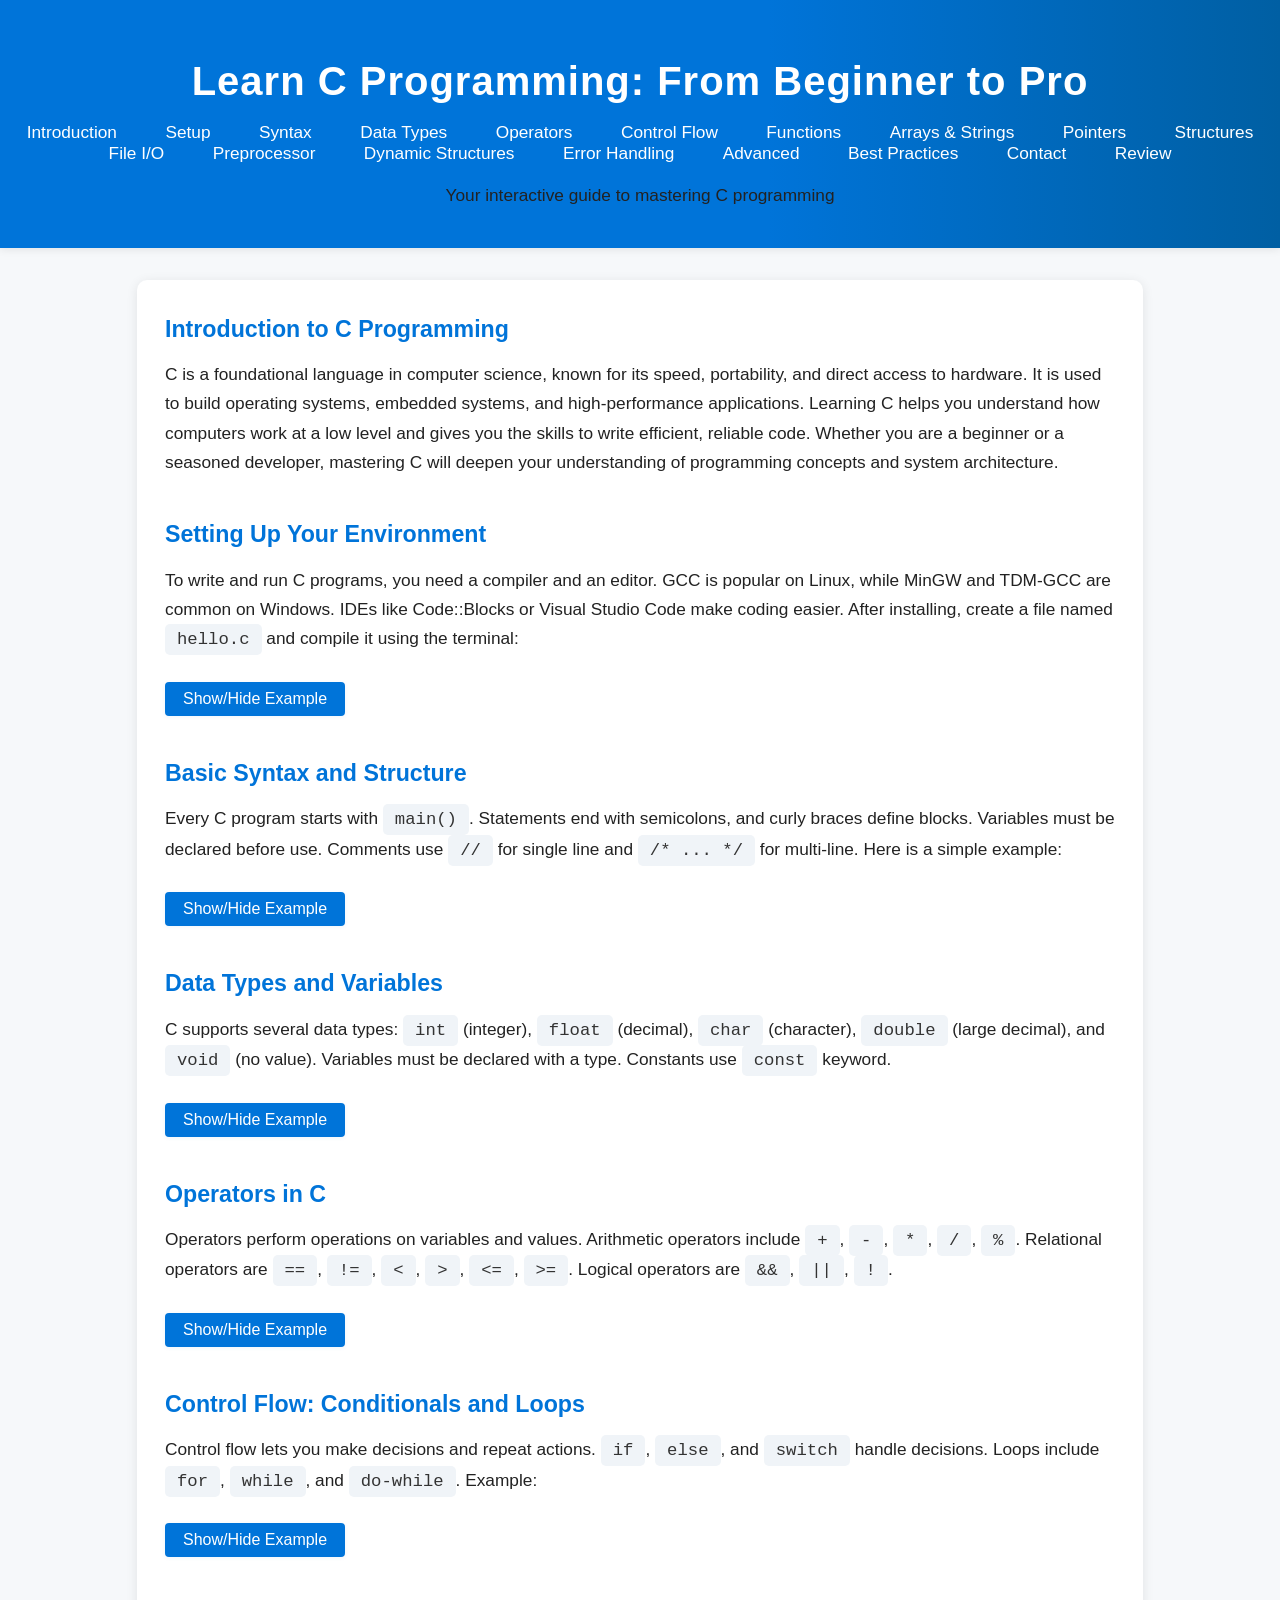
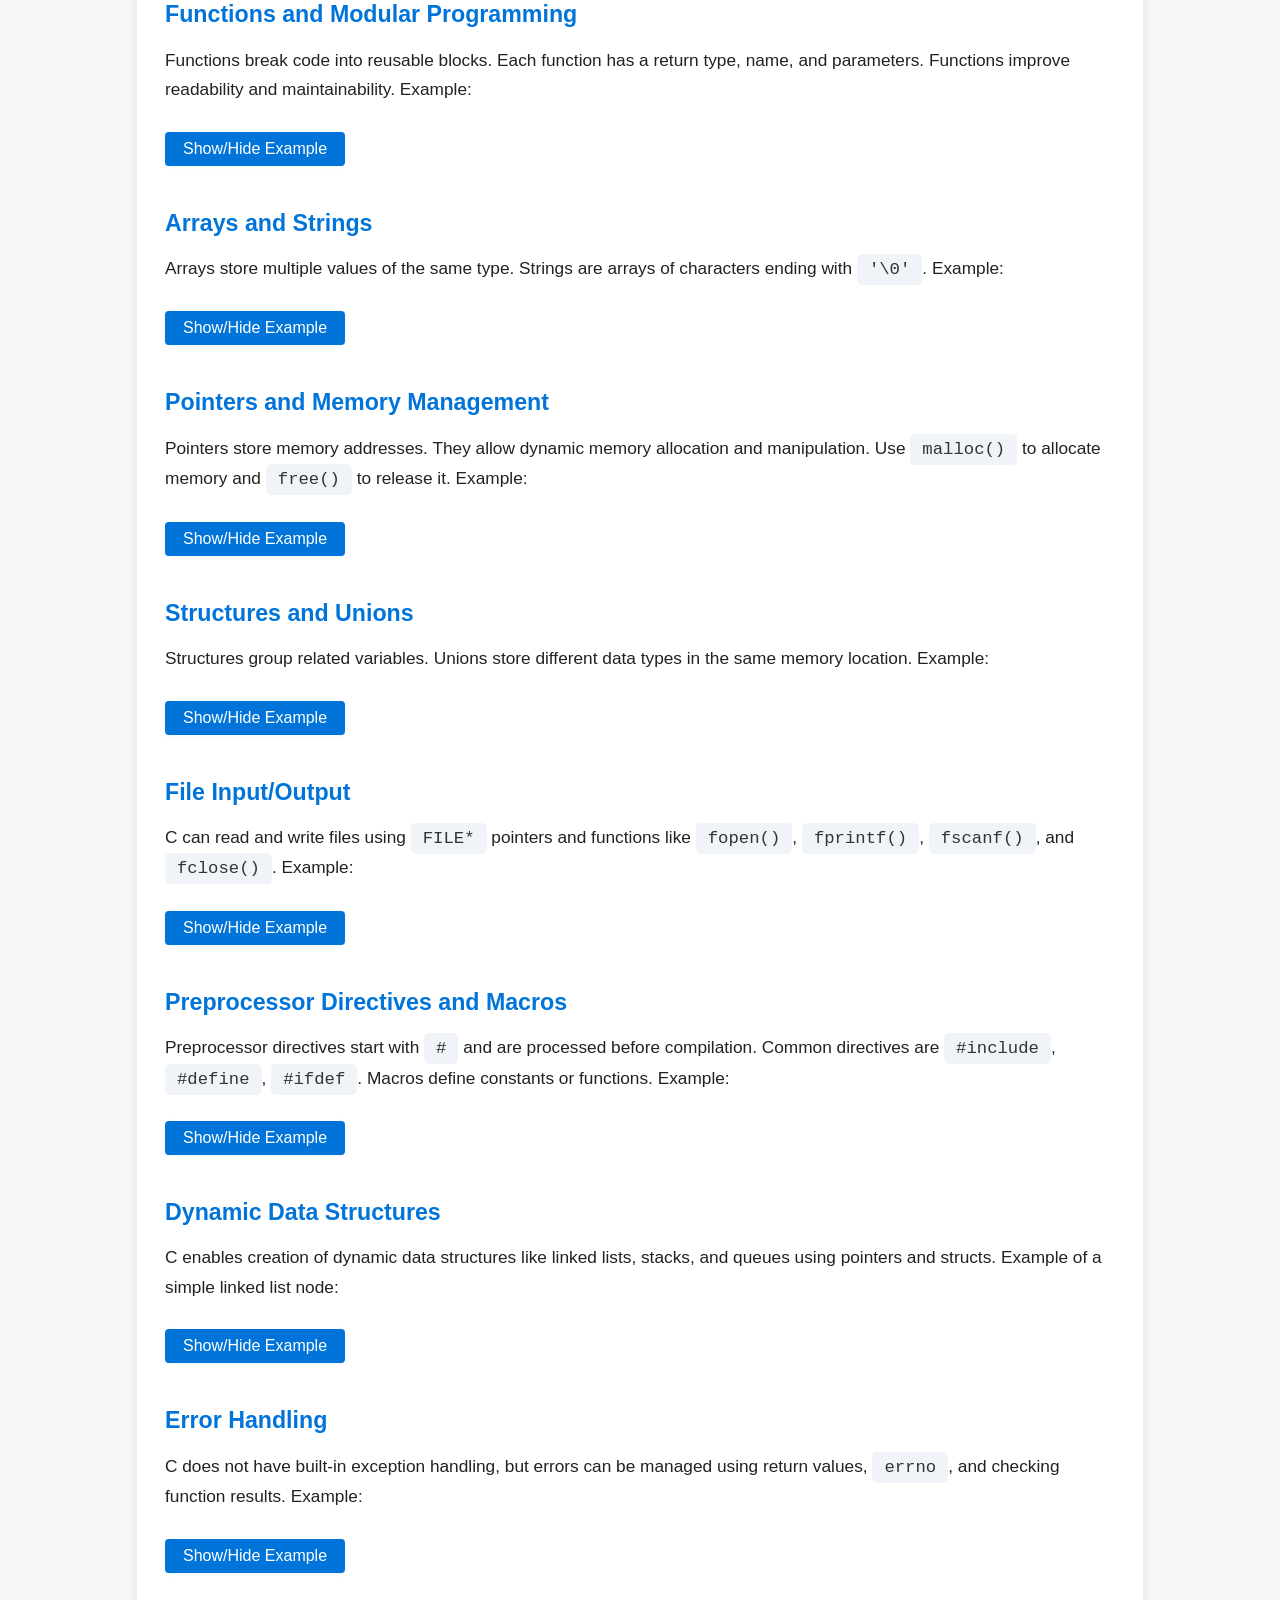
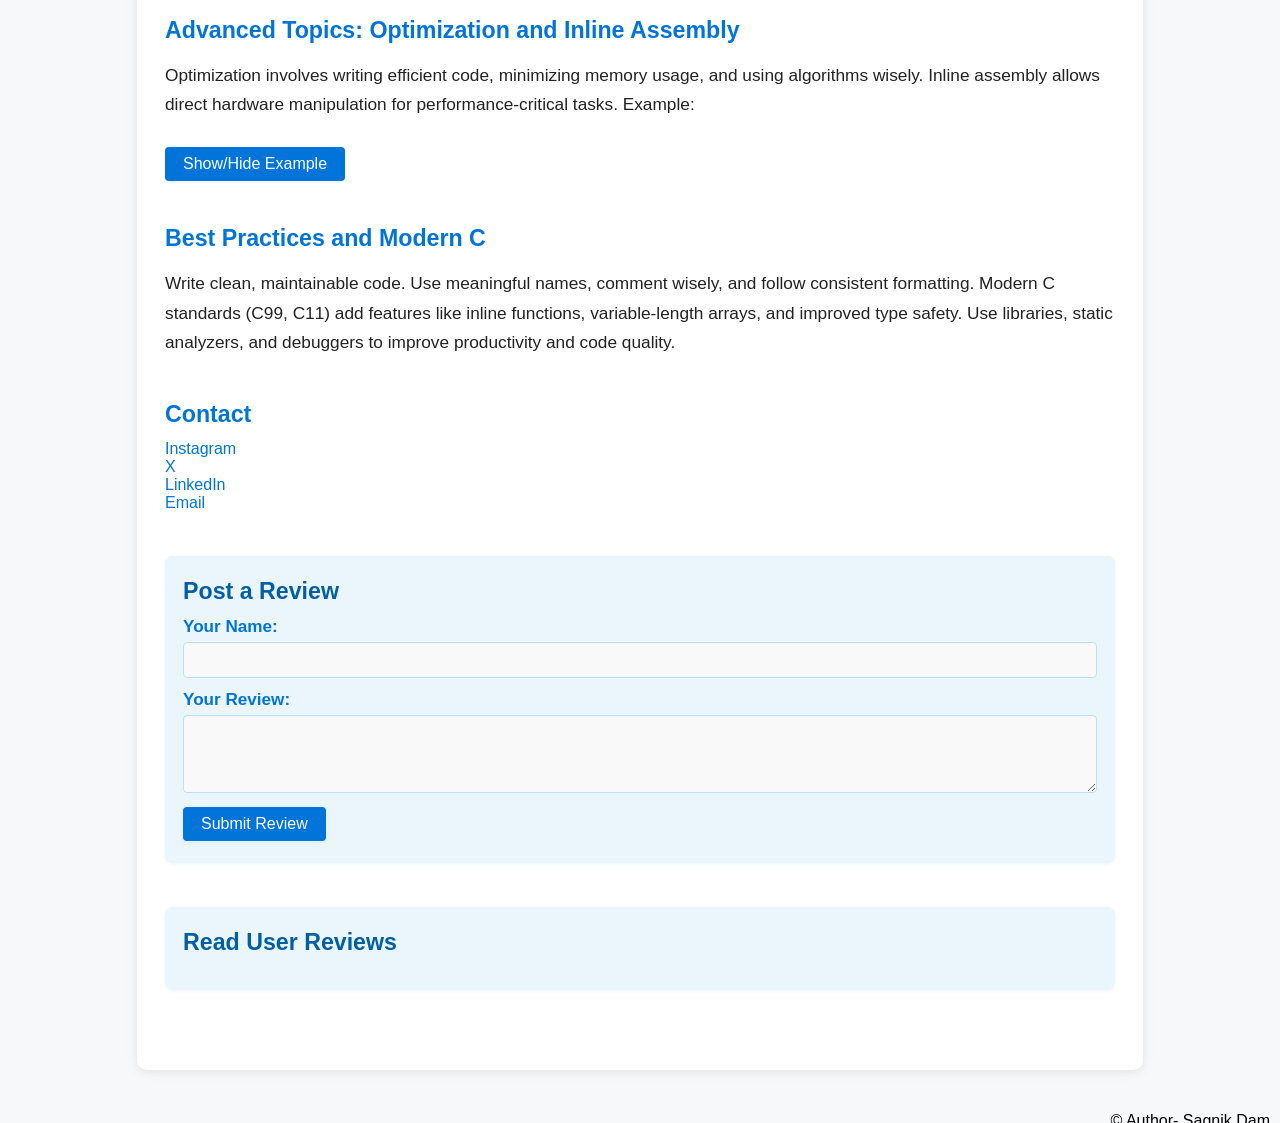
==== index.html @ e1ef8c10 "Update index.html" ====
<!DOCTYPE html>
<html lang="en">
<head>
    <meta charset="UTF-8">
    <title>Learn C Programming: From Beginner to Pro</title>
    <meta name="viewport" content="width=device-width, initial-scale=1.0">
    <link rel="stylesheet" href="style.css">
</head>
<body>
    <header>
        <h1>Learn C Programming: From Beginner to Pro</h1>
        <nav>
            <a href="#intro">Introduction</a>
            <a href="#setup">Setup</a>
            <a href="#syntax">Syntax</a>
            <a href="#datatypes">Data Types</a>
            <a href="#operators">Operators</a>
            <a href="#control">Control Flow</a>
            <a href="#functions">Functions</a>
            <a href="#arrays">Arrays & Strings</a>
            <a href="#pointers">Pointers</a>
            <a href="#structures">Structures</a>
            <a href="#fileio">File I/O</a>
            <a href="#preprocessor">Preprocessor</a>
            <a href="#dynamic">Dynamic Structures</a>
            <a href="#error">Error Handling</a>
            <a href="#advanced">Advanced</a>
            <a href="#best">Best Practices</a>
            <a href="#contact">Contact</a>
            <a href="#review">Review</a>
        </nav>
        <p>Your interactive guide to mastering C programming</p>
    </header>
    <main>
        <section id="intro">
            <h2>Introduction to C Programming</h2>
            <p>
                C is a foundational language in computer science, known for its speed, portability, and direct access to hardware. It is used to build operating systems, embedded systems, and high-performance applications. Learning C helps you understand how computers work at a low level and gives you the skills to write efficient, reliable code. Whether you are a beginner or a seasoned developer, mastering C will deepen your understanding of programming concepts and system architecture.
            </p>
        </section>
        <section id="setup">
            <h2>Setting Up Your Environment</h2>
            <p>
                To write and run C programs, you need a compiler and an editor. GCC is popular on Linux, while MinGW and TDM-GCC are common on Windows. IDEs like Code::Blocks or Visual Studio Code make coding easier. After installing, create a file named <code>hello.c</code> and compile it using the terminal:
            </p>
            <button onclick="toggleCode('code1')">Show/Hide Example</button>
            <pre id="code1" style="display:none;"><code>// hello.c
#include &lt;stdio.h&gt;

int main() {
    printf("Hello, World!\n");
    return 0;
}
            </code></pre>
        </section>
        <section id="syntax">
            <h2>Basic Syntax and Structure</h2>
            <p>
                Every C program starts with <code>main()</code>. Statements end with semicolons, and curly braces define blocks. Variables must be declared before use. Comments use <code>//</code> for single line and <code>/* ... */</code> for multi-line. Here is a simple example:
            </p>
            <button onclick="toggleCode('code2')">Show/Hide Example</button>
            <pre id="code2" style="display:none;"><code>
#include &lt;stdio.h&gt;

int main() {
    int age = 20; // variable declaration
    printf("Age: %d\n", age);
    return 0;
}
            </code></pre>
        </section>
        <section id="datatypes">
            <h2>Data Types and Variables</h2>
            <p>
                C supports several data types: <code>int</code> (integer), <code>float</code> (decimal), <code>char</code> (character), <code>double</code> (large decimal), and <code>void</code> (no value). Variables must be declared with a type. Constants use <code>const</code> keyword.
            </p>
            <button onclick="toggleCode('code3')">Show/Hide Example</button>
            <pre id="code3" style="display:none;"><code>
int count = 10;
float price = 99.99;
char grade = 'A';
const double PI = 3.14159;
            </code></pre>
        </section>
        <section id="operators">
            <h2>Operators in C</h2>
            <p>
                Operators perform operations on variables and values. Arithmetic operators include <code>+</code>, <code>-</code>, <code>*</code>, <code>/</code>, <code>%</code>. Relational operators are <code>==</code>, <code>!=</code>, <code>&lt;</code>, <code>&gt;</code>, <code>&lt;=</code>, <code>&gt;=</code>. Logical operators are <code>&&</code>, <code>||</code>, <code>!</code>.
            </p>
            <button onclick="toggleCode('code4')">Show/Hide Example</button>
            <pre id="code4" style="display:none;"><code>
int a = 5, b = 3;
int sum = a + b; // 8
if (a > b && b != 0) {
    printf("a is greater and b is not zero\n");
}
            </code></pre>
        </section>
        <section id="control">
            <h2>Control Flow: Conditionals and Loops</h2>
            <p>
                Control flow lets you make decisions and repeat actions. <code>if</code>, <code>else</code>, and <code>switch</code> handle decisions. Loops include <code>for</code>, <code>while</code>, and <code>do-while</code>. Example:
            </p>
            <button onclick="toggleCode('code5')">Show/Hide Example</button>
            <pre id="code5" style="display:none;"><code>
for (int i = 0; i &lt; 5; i++) {
    printf("%d ", i);
}

if (sum &gt; 10) {
    printf("Sum is large\n");
} else {
    printf("Sum is small\n");
}
            </code></pre>
        </section>
        <section id="functions">
            <h2>Functions and Modular Programming</h2>
            <p>
                Functions break code into reusable blocks. Each function has a return type, name, and parameters. Functions improve readability and maintainability. Example:
            </p>
            <button onclick="toggleCode('code6')">Show/Hide Example</button>
            <pre id="code6" style="display:none;"><code>
int add(int x, int y) {
    return x + y;
}

int main() {
    int result = add(5, 7);
    printf("Result: %d\n", result);
    return 0;
}
            </code></pre>
        </section>
        <section id="arrays">
            <h2>Arrays and Strings</h2>
            <p>
                Arrays store multiple values of the same type. Strings are arrays of characters ending with <code>'\0'</code>. Example:
            </p>
            <button onclick="toggleCode('code7')">Show/Hide Example</button>
            <pre id="code7" style="display:none;"><code>
int numbers[5] = {1, 2, 3, 4, 5};
char name[] = "Alice";

for (int i = 0; i &lt; 5; i++) {
    printf("%d ", numbers[i]);
}
printf("Name: %s\n", name);
            </code></pre>
        </section>
        <section id="pointers">
            <h2>Pointers and Memory Management</h2>
            <p>
                Pointers store memory addresses. They allow dynamic memory allocation and manipulation. Use <code>malloc()</code> to allocate memory and <code>free()</code> to release it. Example:
            </p>
            <button onclick="toggleCode('code8')">Show/Hide Example</button>
            <pre id="code8" style="display:none;"><code>
int *ptr;
ptr = (int*) malloc(sizeof(int) * 5);
if (ptr != NULL) {
    ptr[0] = 10;
    printf("%d\n", ptr[0]);
    free(ptr);
}
            </code></pre>
        </section>
        <section id="structures">
            <h2>Structures and Unions</h2>
            <p>
                Structures group related variables. Unions store different data types in the same memory location. Example:
            </p>
            <button onclick="toggleCode('code9')">Show/Hide Example</button>
            <pre id="code9" style="display:none;"><code>
struct Student {
    char name[50];
    int age;
    float marks;
};

struct Student s1 = {"Bob", 21, 88.5};
printf("Name: %s, Age: %d, Marks: %.2f\n", s1.name, s1.age, s1.marks);
            </code></pre>
        </section>
        <section id="fileio">
            <h2>File Input/Output</h2>
            <p>
                C can read and write files using <code>FILE*</code> pointers and functions like <code>fopen()</code>, <code>fprintf()</code>, <code>fscanf()</code>, and <code>fclose()</code>. Example:
            </p>
            <button onclick="toggleCode('code10')">Show/Hide Example</button>
            <pre id="code10" style="display:none;"><code>
FILE *fp = fopen("data.txt", "w");
if (fp != NULL) {
    fprintf(fp, "Hello, file!\n");
    fclose(fp);
}
            </code></pre>
        </section>
        <section id="preprocessor">
            <h2>Preprocessor Directives and Macros</h2>
            <p>
                Preprocessor directives start with <code>#</code> and are processed before compilation. Common directives are <code>#include</code>, <code>#define</code>, <code>#ifdef</code>. Macros define constants or functions. Example:
            </p>
            <button onclick="toggleCode('code11')">Show/Hide Example</button>
            <pre id="code11" style="display:none;"><code>
#define PI 3.14159
#define SQUARE(x) ((x)*(x))

printf("Area: %.2f\n", PI * SQUARE(5));
            </code></pre>
        </section>
        <section id="dynamic">
            <h2>Dynamic Data Structures</h2>
            <p>
                C enables creation of dynamic data structures like linked lists, stacks, and queues using pointers and structs. Example of a simple linked list node:
            </p>
            <button onclick="toggleCode('code12')">Show/Hide Example</button>
            <pre id="code12" style="display:none;"><code>
struct Node {
    int data;
    struct Node* next;
};
            </code></pre>
        </section>
        <section id="error">
            <h2>Error Handling</h2>
            <p>
                C does not have built-in exception handling, but errors can be managed using return values, <code>errno</code>, and checking function results. Example:
            </p>
            <button onclick="toggleCode('code13')">Show/Hide Example</button>
            <pre id="code13" style="display:none;"><code>
FILE *fp = fopen("nofile.txt", "r");
if (fp == NULL) {
    perror("Error opening file");
}
            </code></pre>
        </section>
        <section id="advanced">
            <h2>Advanced Topics: Optimization and Inline Assembly</h2>
            <p>
                Optimization involves writing efficient code, minimizing memory usage, and using algorithms wisely. Inline assembly allows direct hardware manipulation for performance-critical tasks. Example:
            </p>
            <button onclick="toggleCode('code14')">Show/Hide Example</button>
            <pre id="code14" style="display:none;"><code>
__asm__("movl $1, %eax");
            </code></pre>
        </section>
        <section id="best">
            <h2>Best Practices and Modern C</h2>
            <p>
                Write clean, maintainable code. Use meaningful names, comment wisely, and follow consistent formatting. Modern C standards (C99, C11) add features like inline functions, variable-length arrays, and improved type safety. Use libraries, static analyzers, and debuggers to improve productivity and code quality.
            </p>
        </section>
        <section class="section">
  <h2>Contact</h2>
  <div class="links">
    <a href="https://www.instagram.com/s4g.n1k_/" target="_blank">Instagram</a><br>
    <a href="https://x.com/29Sagnik" target="_blank">X</a><br>
    <a href="https://www.linkedin.com/in/sagnik-dam-b33bb3322" target="_blank">LinkedIn</a><br>
    <a href="mailto:sagnikdam29@gmail.com">Email</a>
  </div>
</section>
        <section class="review-form" id="review">
            <h2>Post a Review</h2>
            <form>
                <label for="name">Your Name:</label>
                <input type="text" id="name" name="name" required>
                <label for="review">Your Review:</label>
                <textarea id="review" name="review" rows="4" required></textarea>
                <button type="submit">Submit Review</button>
            </form>
            <div id="reviews"></div>
        </section>
        <section id="read-reviews" class="contact">
    <h2>Read User Reviews</h2>
    <div id="reviews-list">
        <!-- Reviews will appear here dynamically -->
    </div>
</section>
    </main>
<footer style="padding: 10px; text-align: right;">© Author- Sagnik Dam</footer>
<script src="script.js"></script>
</body>
</html>
---- style.css ----
body {
    font-family: 'Segoe UI', Arial, sans-serif;
    margin: 0;
    padding: 0;
    background: #f6f8fa;
}

header {
    background: linear-gradient(90deg, #0074D9 60%, #005fa3 100%);
    color: #fff;
    padding: 32px 0 20px 0;
    text-align: center;
    box-shadow: 0 2px 8px rgba(0,0,0,0.08);
}

header h1 {
    font-size: 2.5em;
    margin-bottom: 10px;
    letter-spacing: 1px;
}

header nav {
    margin: 18px 0 10px 0;
}

header nav a {
    color: #fff;
    text-decoration: none;
    margin: 0 10px;
    font-weight: 500;
    font-size: 1.08em;
    padding: 6px 12px;
    border-radius: 4px;
    transition: background 0.2s;
}

header nav a:hover, header nav a:focus {
    background: rgba(255,255,255,0.15);
}

main {
    max-width: 950px;
    margin: 32px auto;
    background: #fff;
    padding: 36px 28px;
    border-radius: 10px;
    box-shadow: 0 2px 12px rgba(0,0,0,0.09);
}

section {
    margin-bottom: 44px;
}

h2 {
    color: #0074D9;
    margin-top: 0;
    font-size: 1.45em;
    margin-bottom: 12px;
}

p {
    color: #222;
    line-height: 1.7;
    font-size: 1.08em;
}

button {
    background: #0074D9;
    color: #fff;
    border: none;
    padding: 8px 18px;
    border-radius: 4px;
    margin-top: 10px;
    cursor: pointer;
    font-size: 1em;
    font-weight: 500;
    transition: background 0.2s;
    box-shadow: 0 1px 4px rgba(0,116,217,0.07);
}

button:hover, button:focus {
    background: #005fa3;
}

pre, code {
    background: #f0f4f8;
    padding: 6px 12px;
    border-radius: 5px;
    font-family: 'Fira Mono', 'Consolas', monospace;
    font-size: 1em;
    color: #333;
}

pre {
    overflow-x: auto;
    margin: 14px 0;
    border-left: 4px solid #0074D9;
}

.contact, .review-form {
    background: #eaf6fb;
    padding: 22px 18px;
    border-radius: 8px;
    box-shadow: 0 1px 4px rgba(0,116,217,0.07);
}

.contact h2, .review-form h2 {
    color: #005fa3;
}

label {
    display: block;
    margin-top: 12px;
    font-weight: bold;
    color: #0074D9;
    font-size: 1.07em;
}

input, textarea {
    width: 100%;
    padding: 8px;
    margin-top: 5px;
    border-radius: 4px;
    border: 1px solid #bcdff7;
    font-size: 1em;
    box-sizing: border-box;
    background: #f9f9f9;
    transition: border 0.2s;
}

input:focus, textarea:focus {
    border-color: #0074D9;
    outline: none;
}

.review-entry {
    background: #f0f8ff;
    border-left: 4px solid #0074D9;
    margin: 12px 0;
    padding: 10px 14px;
    border-radius: 5px;
}

#reviews strong {
    color: #005fa3;
    font-size: 1.08em;
}

a {
    color: #0074D9;
    text-decoration: none;
    transition: text-decoration 0.2s;
}

a:hover, a:focus {
    text-decoration: underline;
}

@media (max-width: 700px) {
    main {
        padding: 12px 4px;
    }
    header h1 {
        font-size: 1.5em;
    }
    h2 {
        font-size: 1.1em;
    }
        header nav {
            font-size: 0.9em;
        }
    }
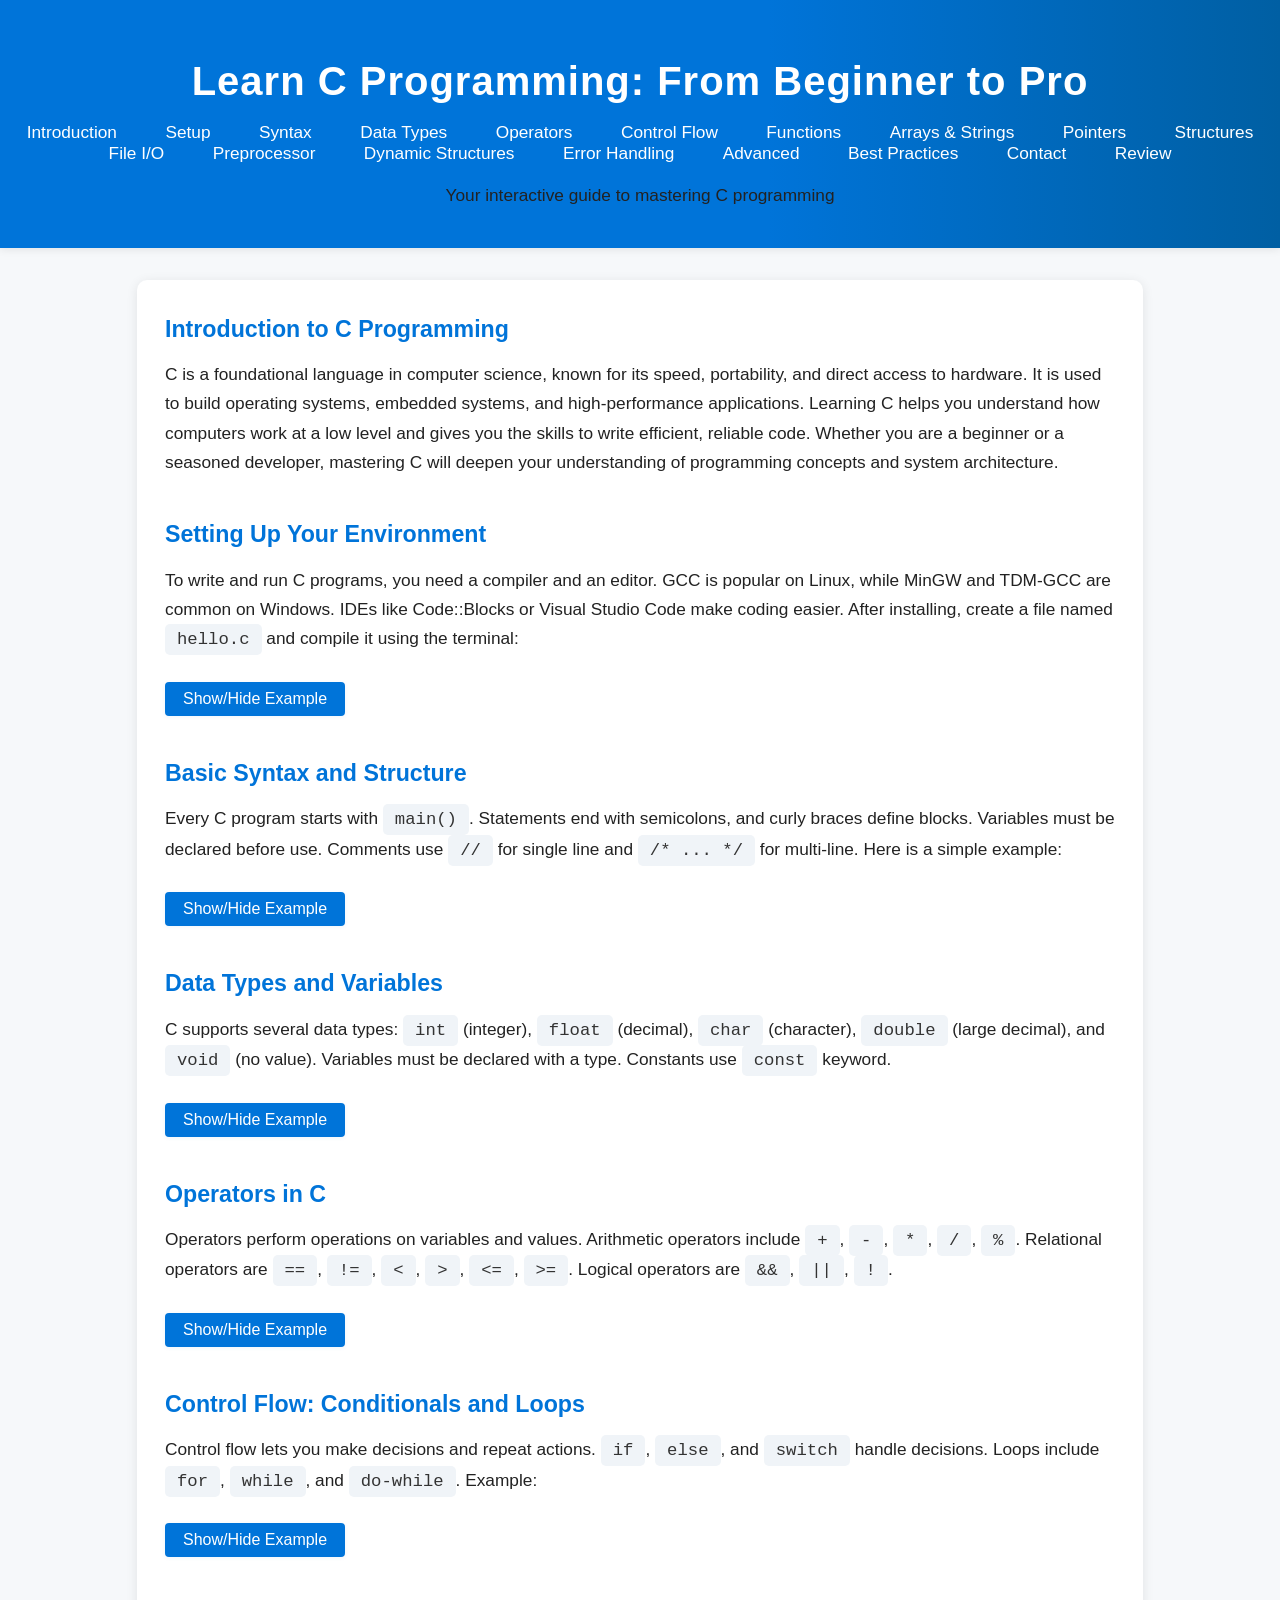
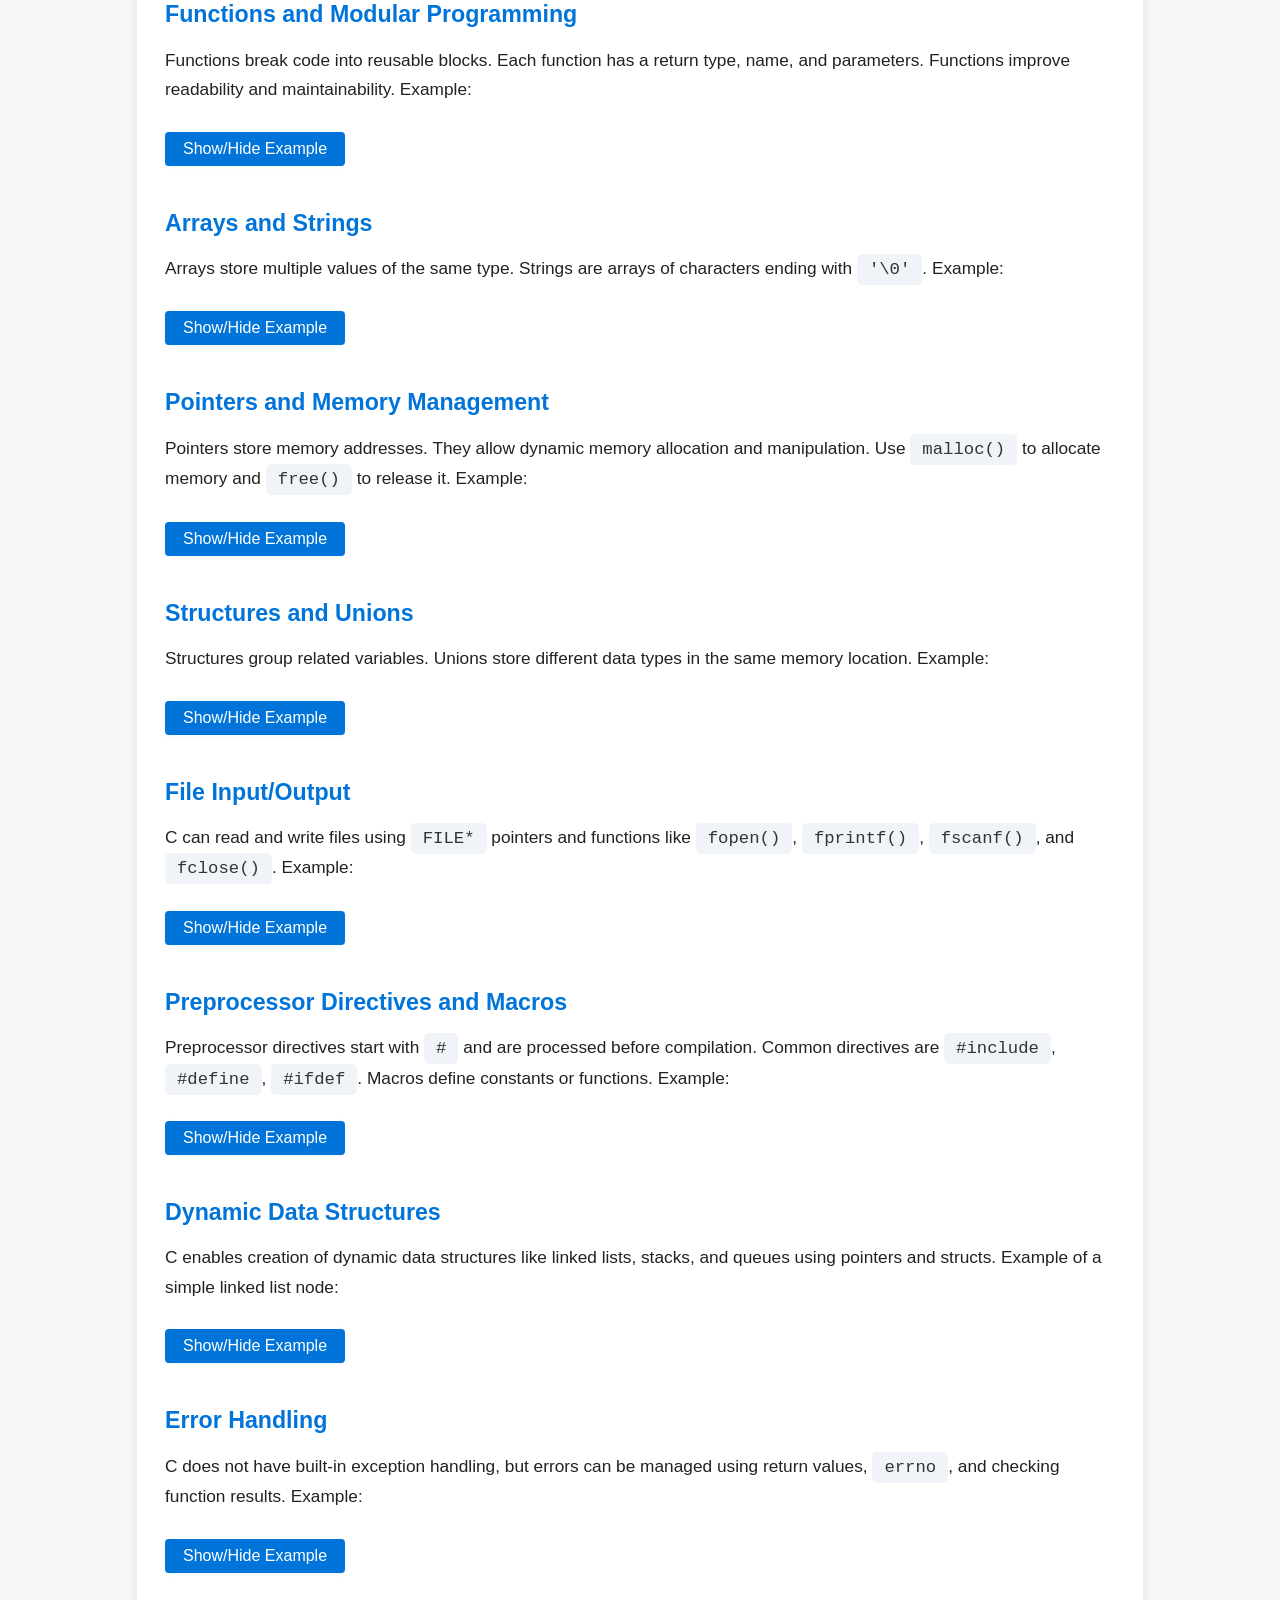
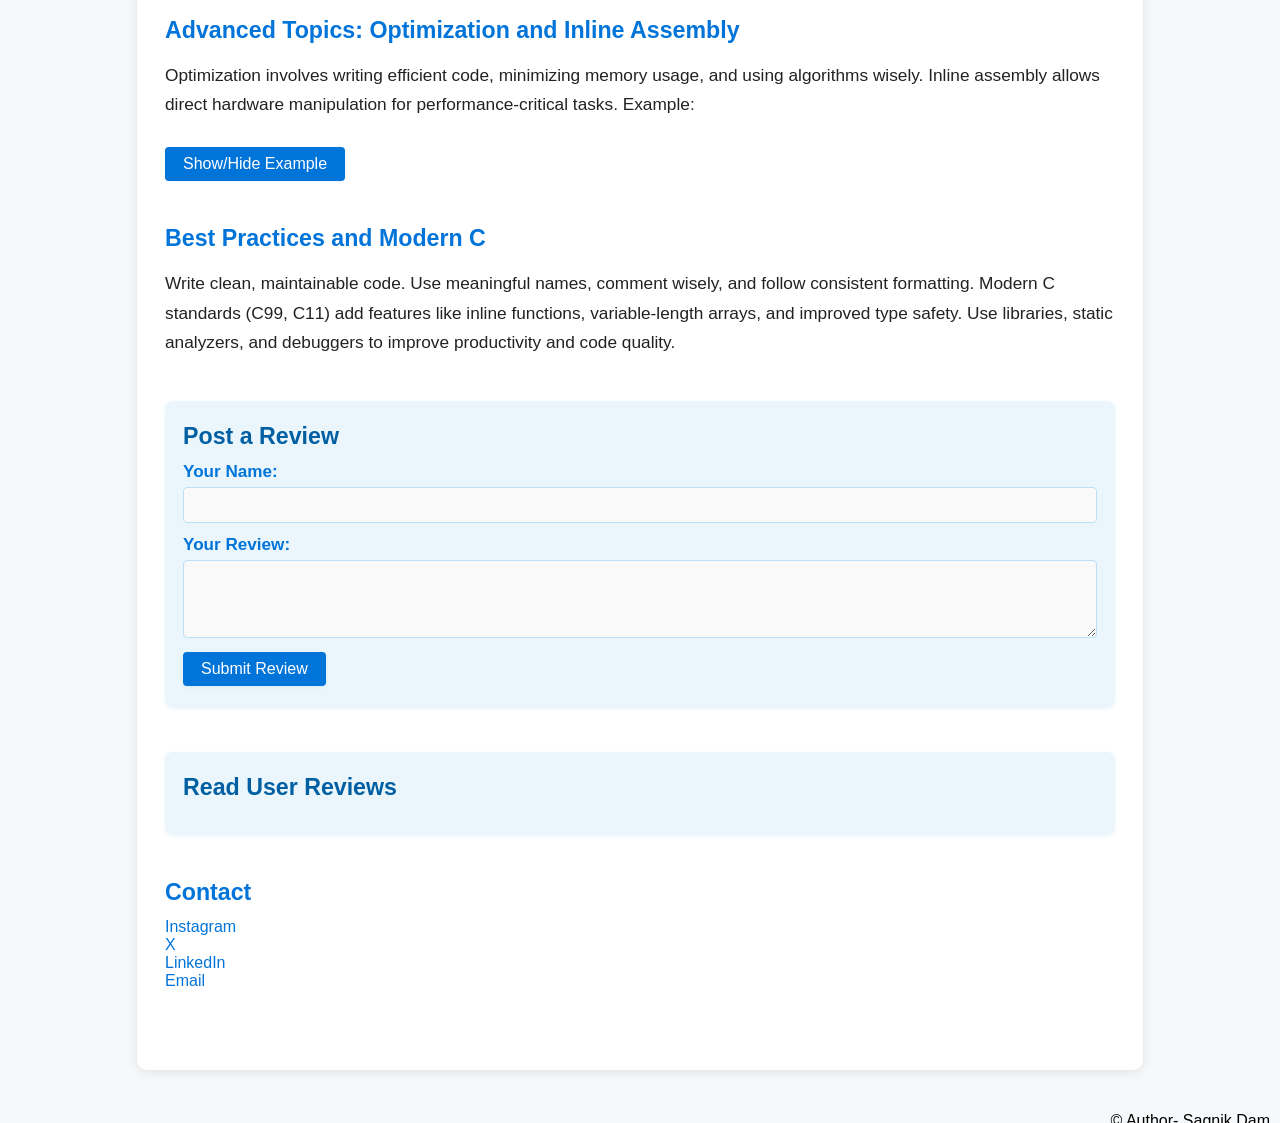
==== commit f22c0ed4: "Update index.html" ====
--- a/index.html
+++ b/index.html
@@ -250,15 +250,6 @@
                 Write clean, maintainable code. Use meaningful names, comment wisely, and follow consistent formatting. Modern C standards (C99, C11) add features like inline functions, variable-length arrays, and improved type safety. Use libraries, static analyzers, and debuggers to improve productivity and code quality.
             </p>
         </section>
-        <section class="section">
-  <h2>Contact</h2>
-  <div class="links">
-    <a href="https://www.instagram.com/s4g.n1k_/" target="_blank">Instagram</a><br>
-    <a href="https://x.com/29Sagnik" target="_blank">X</a><br>
-    <a href="https://www.linkedin.com/in/sagnik-dam-b33bb3322" target="_blank">LinkedIn</a><br>
-    <a href="mailto:sagnikdam29@gmail.com">Email</a>
-  </div>
-</section>
         <section class="review-form" id="review">
             <h2>Post a Review</h2>
             <form>
@@ -276,6 +267,15 @@
         <!-- Reviews will appear here dynamically -->
     </div>
 </section>
+<section class="section">
+  <h2>Contact</h2>
+  <div class="links">
+    <a href="https://www.instagram.com/s4g.n1k_/" target="_blank">Instagram</a><br>
+    <a href="https://x.com/29Sagnik" target="_blank">X</a><br>
+    <a href="https://www.linkedin.com/in/sagnik-dam-b33bb3322" target="_blank">LinkedIn</a><br>
+    <a href="mailto:sagnikdam29@gmail.com">Email</a>
+  </div>
+</section>
     </main>
 <footer style="padding: 10px; text-align: right;">© Author- Sagnik Dam</footer>
 <script src="script.js"></script>
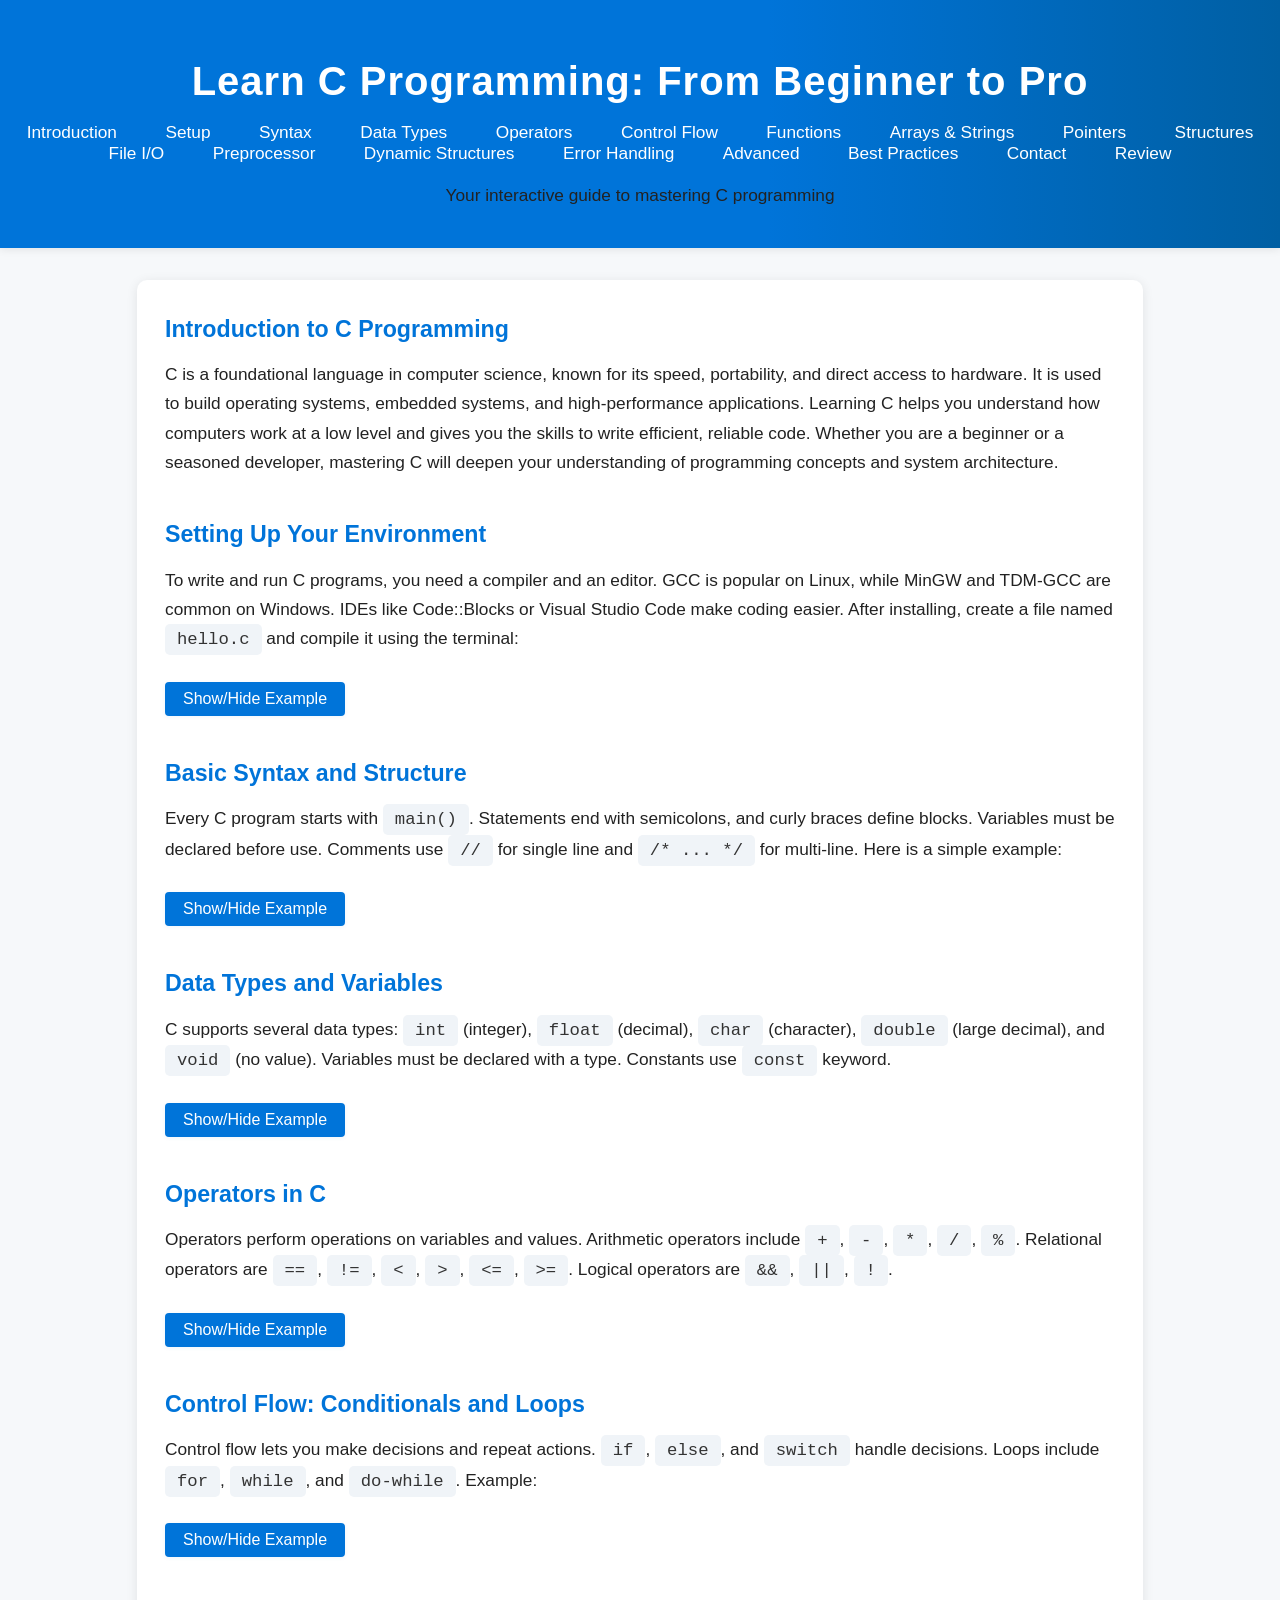
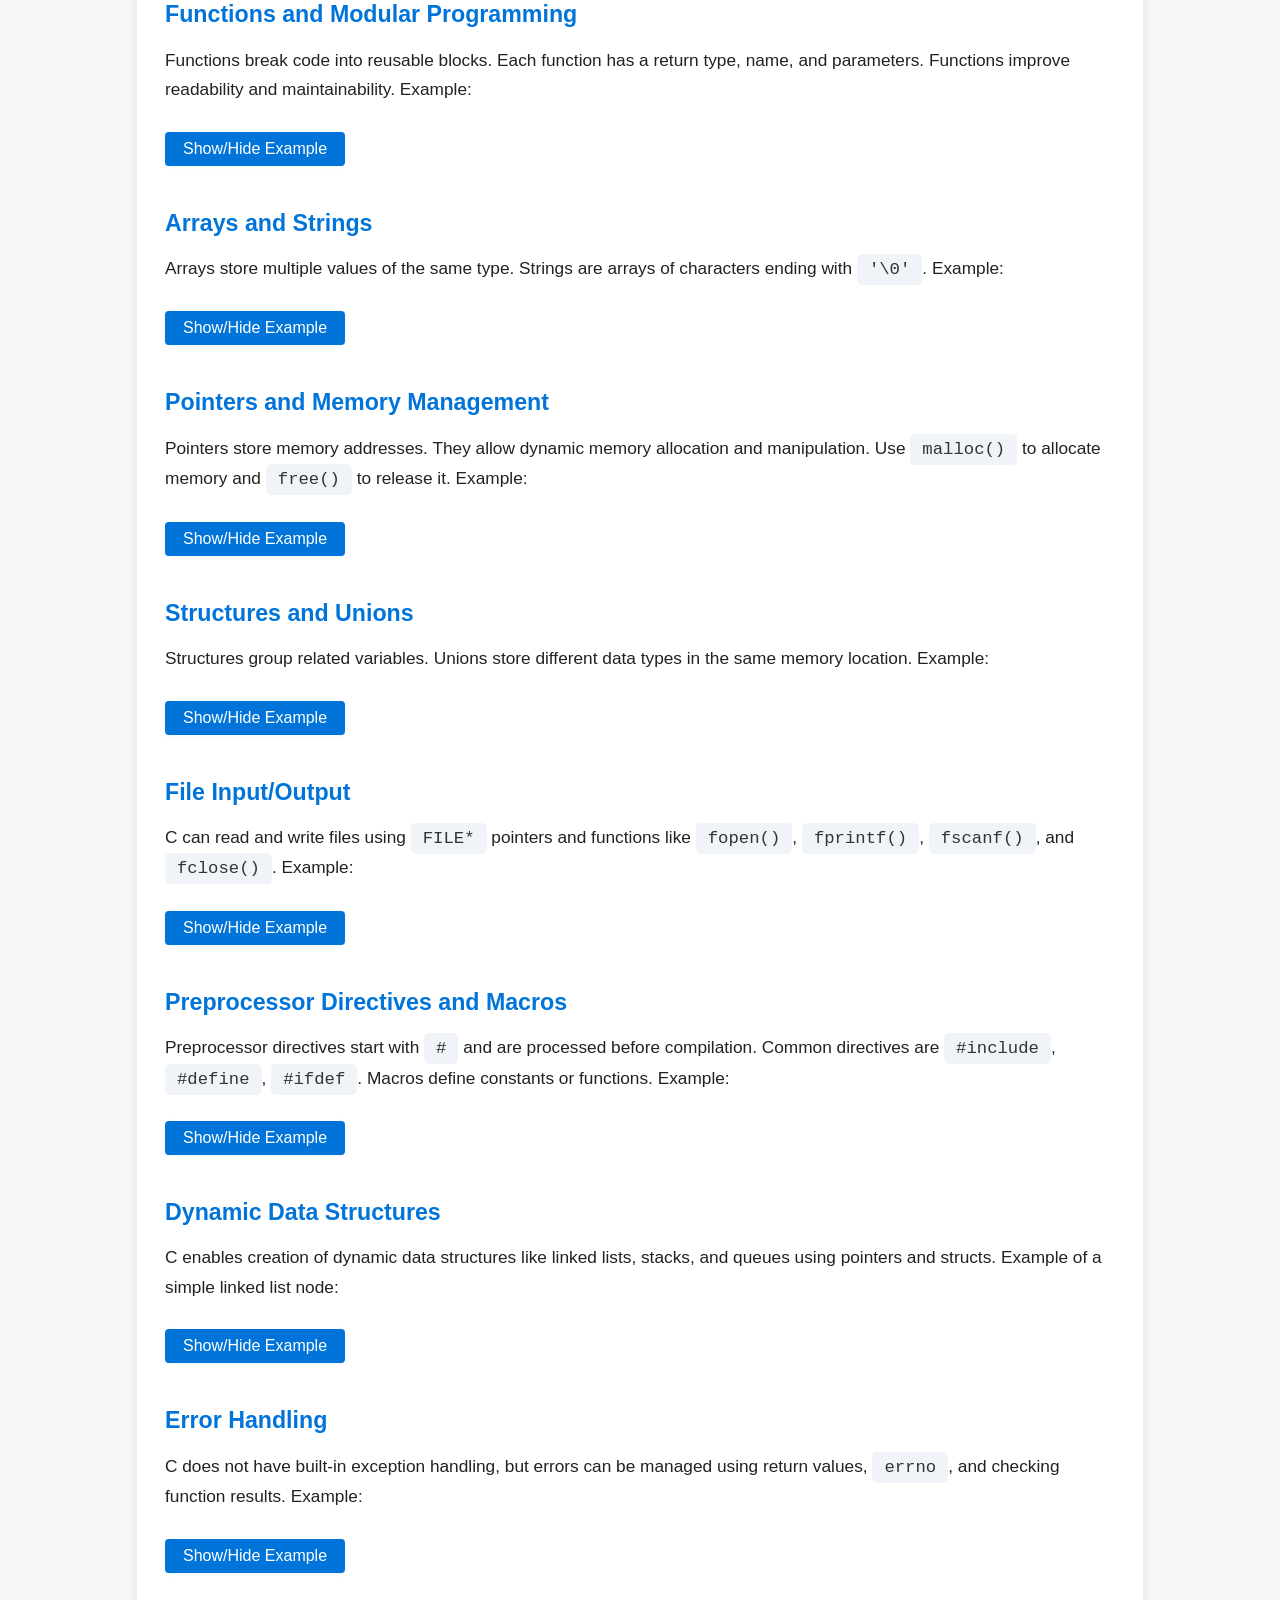
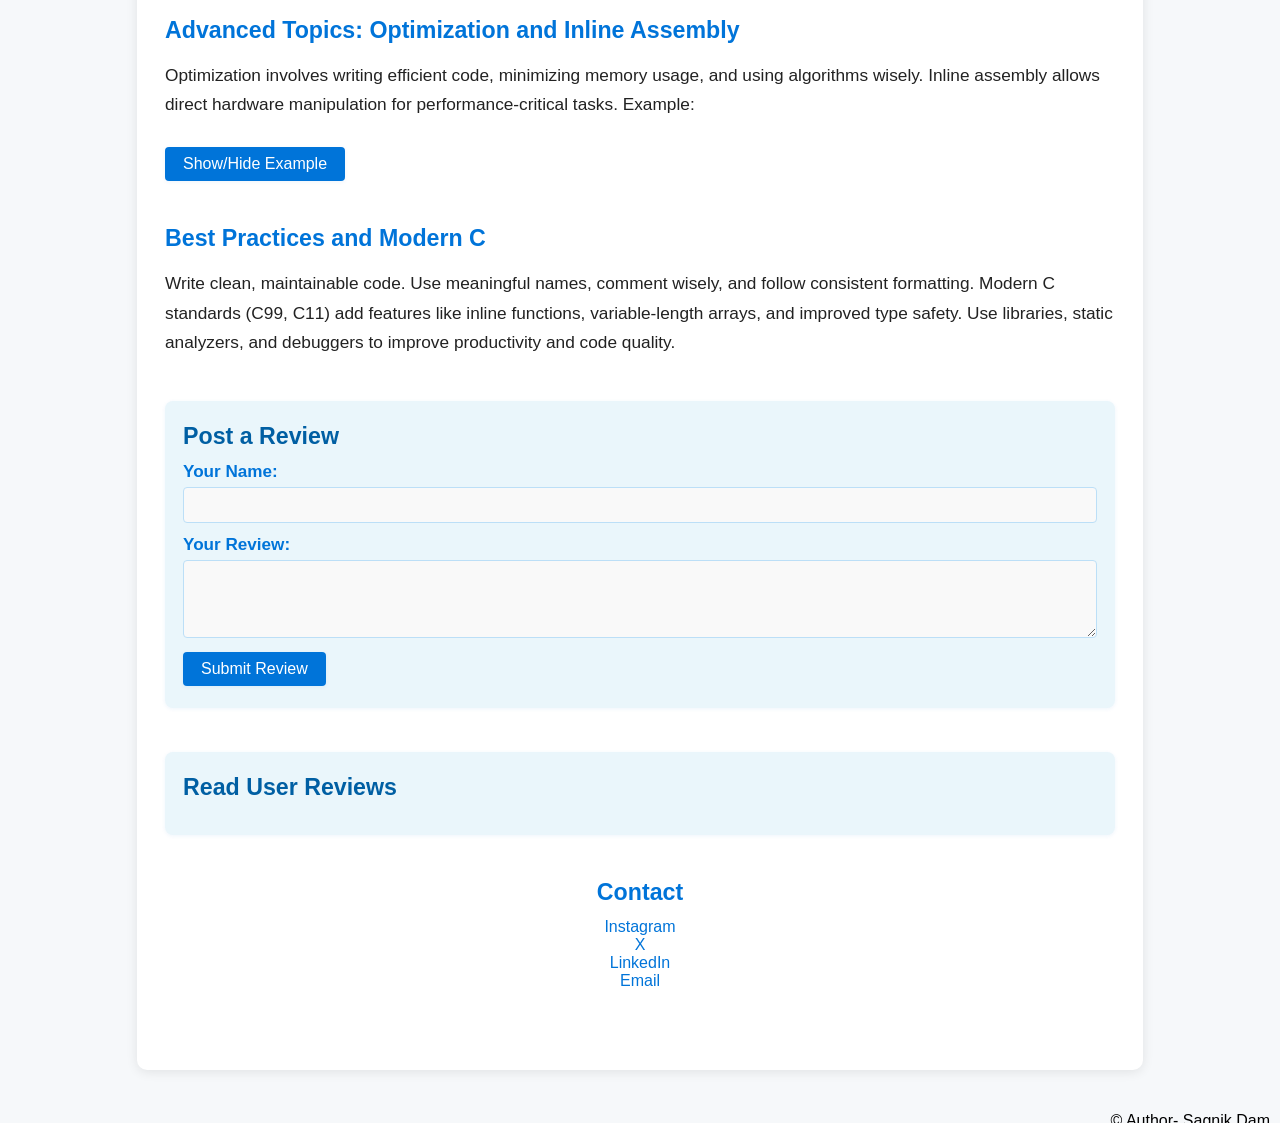
==== commit c0303dc8: "Update index.html" ====
--- a/index.html
+++ b/index.html
@@ -267,7 +267,7 @@
         <!-- Reviews will appear here dynamically -->
     </div>
 </section>
-<section class="section">
+<section class="section"align="center">
   <h2>Contact</h2>
   <div class="links">
     <a href="https://www.instagram.com/s4g.n1k_/" target="_blank">Instagram</a><br>
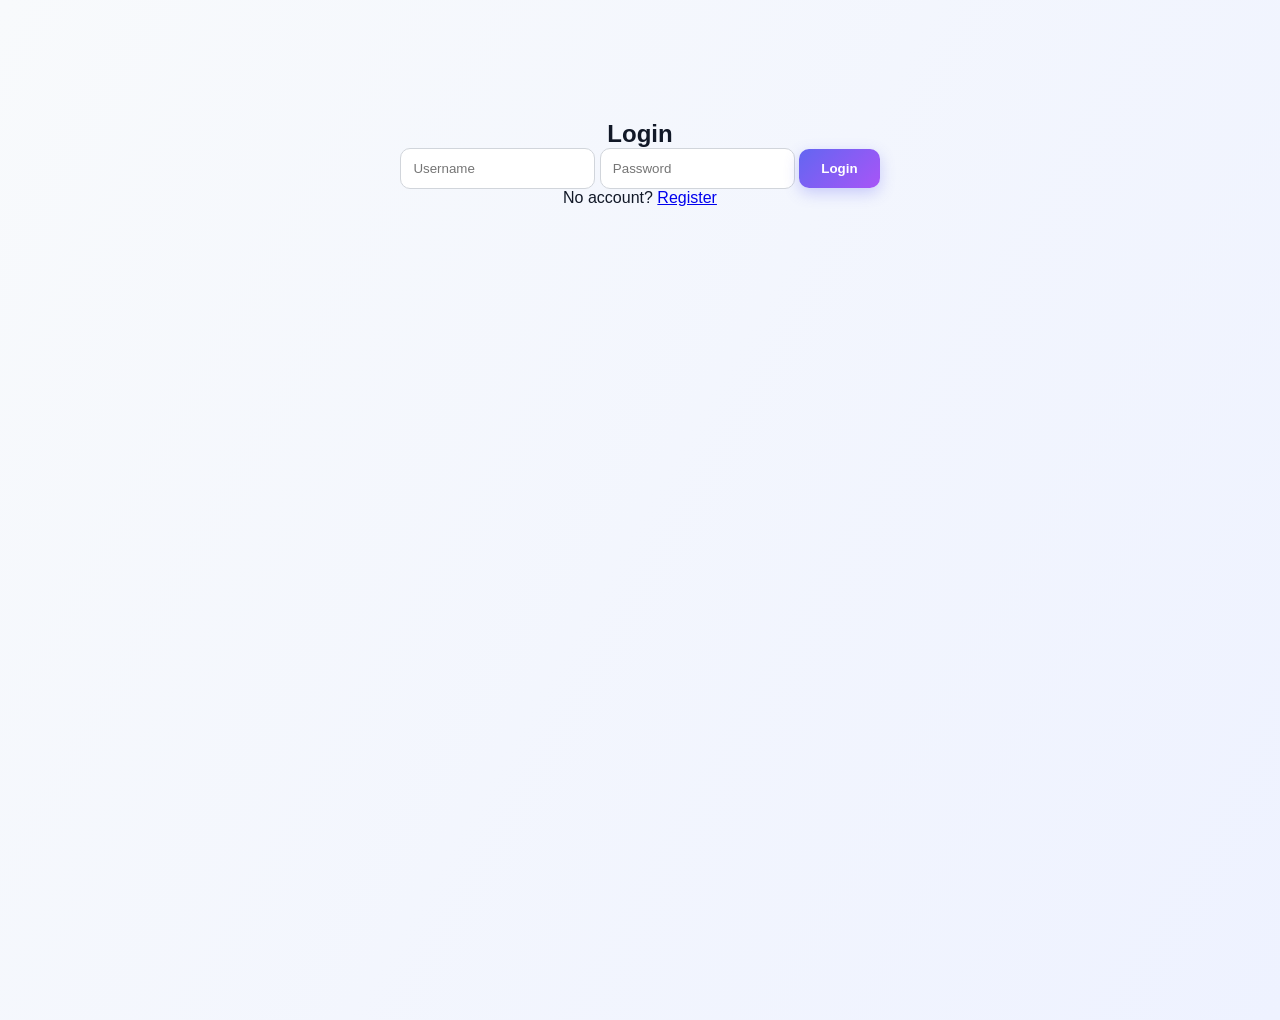
==== commit 9e29d137: "Major UI update + auth + quiz + topics" ====
--- a/index.html
+++ b/index.html
@@ -1,6 +1,7 @@
 <!DOCTYPE html>
 <html lang="en">
 <head>
+<<<<<<< HEAD
     <meta charset="UTF-8">
     <title>Learn C Programming: From Beginner to Pro</title>
     <meta name="viewport" content="width=device-width, initial-scale=1.0">
@@ -279,5 +280,43 @@
     </main>
 <footer style="padding: 10px; text-align: right;">© Author- Sagnik Dam</footer>
 <script src="script.js"></script>
+=======
+<meta charset="UTF-8">
+<title>C Tutorials</title>
+<link rel="stylesheet" href="css/style.css">
+</head>
+
+<body>
+
+<header>
+  <h1>C Learning Platform</h1>
+  <input id="searchBar" placeholder="Search topics...">
+  <div>
+    <button id="themeToggle">🌙</button>
+    <button onclick="logout()">Logout</button>
+  </div>
+</header>
+
+<nav>
+  <a href="topics.html" class="btn-link">
+  <button>Topics</button>
+</a>
+  <a href="quiz.html">Quiz</a>
+  <a href="practice.html">Practice</a>
+  <a href="cheatsheet.html">Cheatsheet</a>
+</nav>
+
+<section class="hero fade">
+  <h2>Welcome, Learn C Step-by-Step</h2>
+  <p>Interactive tutorials, quizzes & progress tracking.</p>
+</section>
+
+<script src="js/auth.js"></script>
+<script src="js/theme.js"></script>
+<script src="js/search.js"></script>
+<script src="js/main.js"></script>
+<script>checkAuth();</script>
+
+>>>>>>> 2aa3e63 (Major UI update + auth + quiz + topics)
 </body>
 </html>
--- a/css/style.css
+++ b/css/style.css
@@ -0,0 +1,241 @@
+/* GOOGLE FONT LOOK */
+*{
+  margin:0;
+  padding:0;
+  box-sizing:border-box;
+  font-family:'Poppins',sans-serif;
+  scroll-behavior:smooth;
+}
+
+/* BODY */
+body{
+  min-height:100vh;
+  background:linear-gradient(120deg,#f8fafc,#eef2ff);
+  color:#111827;
+  transition:0.4s;
+}
+
+/* DARK MODE */
+body.dark{
+  background:linear-gradient(120deg,#020617,#0f172a);
+  color:#e5e7eb;
+}
+
+/* HEADER */
+header{
+  position:sticky;
+  top:0;
+  backdrop-filter: blur(12px);
+  background:rgba(255,255,255,0.65);
+  border-bottom:1px solid #e5e7eb;
+  display:flex;
+  justify-content:space-between;
+  align-items:center;
+  padding:18px 40px;
+  z-index:100;
+}
+
+body.dark header{
+  background:rgba(15,23,42,0.7);
+  border-color:#1f2933;
+}
+
+header h1{
+  font-size:24px;
+  font-weight:700;
+  letter-spacing:1px;
+}
+
+/* NAV */
+nav{
+  text-align:center;
+  padding:15px;
+}
+
+nav a{
+  position:relative;
+  margin:0 15px;
+  text-decoration:none;
+  font-weight:600;
+  color:#4b5563;
+}
+
+nav a::after{
+  content:"";
+  position:absolute;
+  bottom:-5px;
+  left:0;
+  width:0%;
+  height:2px;
+  background:#6366f1;
+  transition:0.3s;
+}
+
+nav a:hover::after{
+  width:100%;
+}
+
+/* HERO */
+.hero{
+  text-align:center;
+  padding:90px 20px;
+}
+
+.hero h2{
+  font-size:42px;
+  background:linear-gradient(135deg,#6366f1,#a855f7);
+  -webkit-background-clip:text;
+  color:transparent;
+}
+
+.hero p{
+  margin-top:10px;
+  opacity:0.8;
+}
+
+/* BUTTON */
+button{
+  border:none;
+  padding:12px 22px;
+  border-radius:10px;
+  cursor:pointer;
+  font-weight:600;
+  background:linear-gradient(135deg,#6366f1,#a855f7);
+  color:white;
+  transition:0.3s;
+  box-shadow:0 5px 15px rgba(99,102,241,0.3);
+}
+
+button:hover{
+  transform:translateY(-2px) scale(1.05);
+  box-shadow:0 10px 25px rgba(99,102,241,0.5);
+}
+
+/* INPUT */
+input{
+  padding:12px;
+  border-radius:10px;
+  border:1px solid #d1d5db;
+  outline:none;
+  transition:0.3s;
+}
+
+input:focus{
+  border-color:#6366f1;
+  box-shadow:0 0 0 3px rgba(99,102,241,0.2);
+}
+
+/* LOGIN CENTER */
+.center{
+  text-align:center;
+  margin-top:120px;
+}
+
+/* CARDS */
+.card{
+  background:white;
+  border-radius:16px;
+  padding:25px;
+  margin:25px;
+  box-shadow:0 10px 30px rgba(0,0,0,0.08);
+  transition:0.3s;
+}
+
+.card:hover{
+  transform:translateY(-5px);
+}
+
+body.dark .card{
+  background:#1f2937;
+}
+
+/* TOPICS */
+.topicList{
+  list-style:none;
+  display:flex;
+  flex-wrap:wrap;
+  justify-content:center;
+  gap:20px;
+  margin-top:40px;
+}
+
+.topicList a{
+  text-decoration:none;
+  padding:14px 22px;
+  border-radius:12px;
+  background:white;
+  box-shadow:0 5px 20px rgba(0,0,0,0.08);
+  font-weight:600;
+  transition:0.3s;
+}
+
+.topicList a:hover{
+  background:#6366f1;
+  color:white;
+}
+
+/* CODE BLOCK */
+pre{
+  background:#020617;
+  color:#22c55e;
+  padding:18px;
+  border-radius:12px;
+  overflow:auto;
+  font-size:14px;
+  box-shadow:inset 0 0 15px rgba(0,0,0,0.6);
+}
+
+/* ANIMATION */
+.fade{
+  animation:fadeIn 0.7s ease;
+}
+
+@keyframes fadeIn{
+  from{opacity:0;transform:translateY(20px)}
+  to{opacity:1;transform:translateY(0)}
+}
+
+/* SCROLLBAR */
+::-webkit-scrollbar{
+  width:8px;
+}
+::-webkit-scrollbar-thumb{
+  background:#6366f1;
+  border-radius:10px;
+}
+
+/* MOBILE */
+@media(max-width:768px){
+  header{
+    flex-direction:column;
+    gap:10px;
+  }
+  .hero h2{
+    font-size:30px;
+  }
+}
+/* LINK BUTTON STYLE */
+.btn-link{
+  text-decoration:none;
+  display:inline-block;
+}
+
+/* BACK BUTTON */
+.back-btn{
+  position:fixed;
+  bottom:20px;
+  left:20px;
+  background:linear-gradient(135deg,#334155,#1f2933);
+  color:white;
+  padding:10px 18px;
+  border-radius:10px;
+  border:none;
+  cursor:pointer;
+  font-weight:600;
+  box-shadow:0 5px 15px rgba(0,0,0,0.3);
+  transition:0.3s;
+}
+
+.back-btn:hover{
+  transform:scale(1.05);
+}
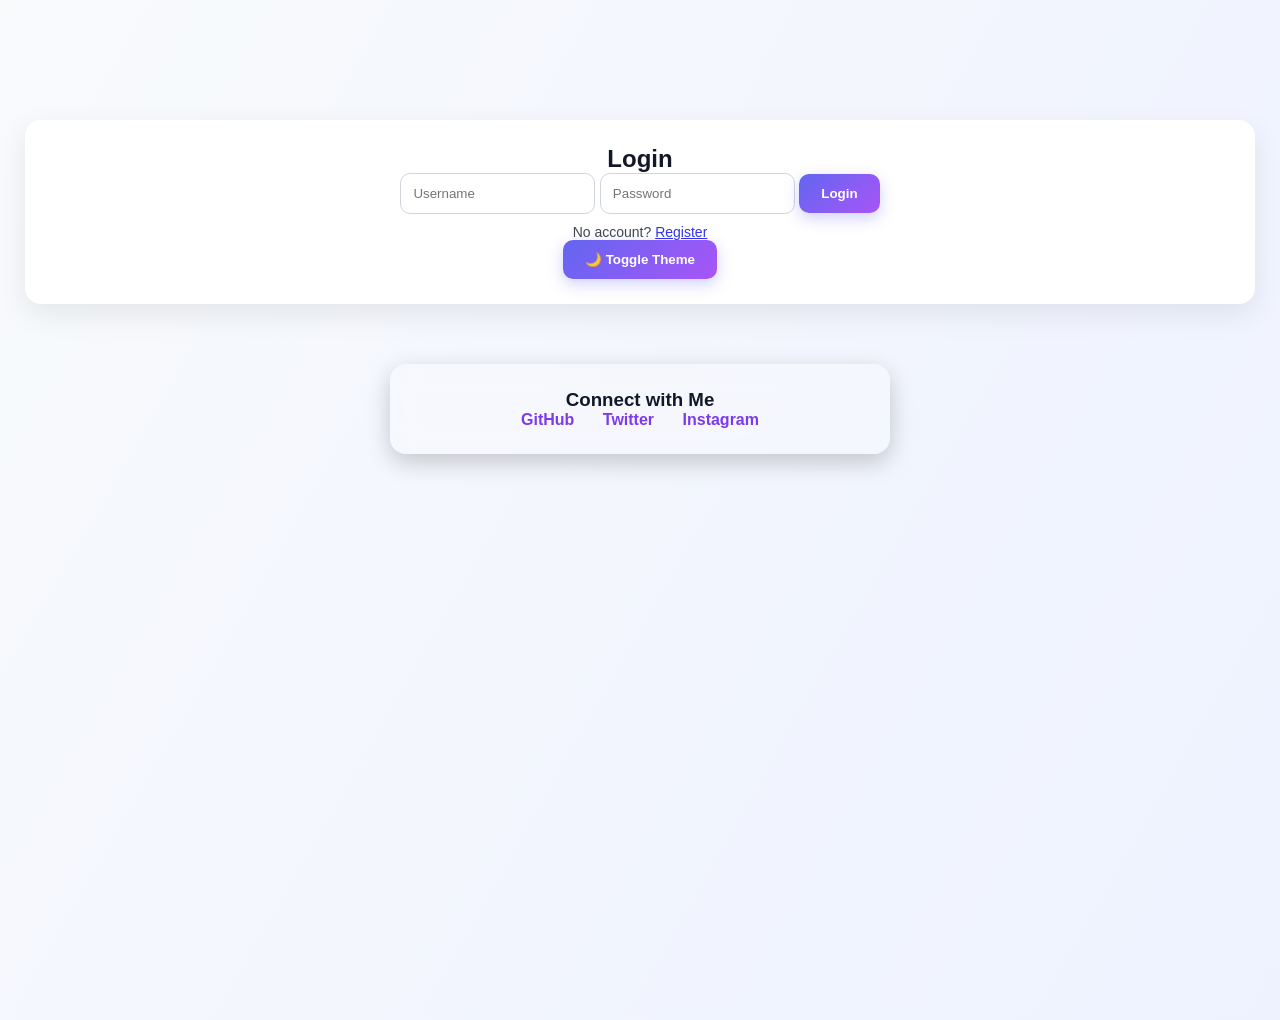
==== commit 1706bf43: "UI upgrade + auth + quiz + topics + cleanup" ====
--- a/index.html
+++ b/index.html
@@ -1,322 +1,44 @@
 <!DOCTYPE html>
-<html lang="en">
+<html>
 <head>
-<<<<<<< HEAD
-    <meta charset="UTF-8">
-    <title>Learn C Programming: From Beginner to Pro</title>
-    <meta name="viewport" content="width=device-width, initial-scale=1.0">
-    <link rel="stylesheet" href="style.css">
-</head>
-<body>
-    <header>
-        <h1>Learn C Programming: From Beginner to Pro</h1>
-        <nav>
-            <a href="#intro">Introduction</a>
-            <a href="#setup">Setup</a>
-            <a href="#syntax">Syntax</a>
-            <a href="#datatypes">Data Types</a>
-            <a href="#operators">Operators</a>
-            <a href="#control">Control Flow</a>
-            <a href="#functions">Functions</a>
-            <a href="#arrays">Arrays & Strings</a>
-            <a href="#pointers">Pointers</a>
-            <a href="#structures">Structures</a>
-            <a href="#fileio">File I/O</a>
-            <a href="#preprocessor">Preprocessor</a>
-            <a href="#dynamic">Dynamic Structures</a>
-            <a href="#error">Error Handling</a>
-            <a href="#advanced">Advanced</a>
-            <a href="#best">Best Practices</a>
-            <a href="#contact">Contact</a>
-            <a href="#review">Review</a>
-        </nav>
-        <p>Your interactive guide to mastering C programming</p>
-    </header>
-    <main>
-        <section id="intro">
-            <h2>Introduction to C Programming</h2>
-            <p>
-                C is a foundational language in computer science, known for its speed, portability, and direct access to hardware. It is used to build operating systems, embedded systems, and high-performance applications. Learning C helps you understand how computers work at a low level and gives you the skills to write efficient, reliable code. Whether you are a beginner or a seasoned developer, mastering C will deepen your understanding of programming concepts and system architecture.
-            </p>
-        </section>
-        <section id="setup">
-            <h2>Setting Up Your Environment</h2>
-            <p>
-                To write and run C programs, you need a compiler and an editor. GCC is popular on Linux, while MinGW and TDM-GCC are common on Windows. IDEs like Code::Blocks or Visual Studio Code make coding easier. After installing, create a file named <code>hello.c</code> and compile it using the terminal:
-            </p>
-            <button onclick="toggleCode('code1')">Show/Hide Example</button>
-            <pre id="code1" style="display:none;"><code>// hello.c
-#include &lt;stdio.h&gt;
-
-int main() {
-    printf("Hello, World!\n");
-    return 0;
-}
-            </code></pre>
-        </section>
-        <section id="syntax">
-            <h2>Basic Syntax and Structure</h2>
-            <p>
-                Every C program starts with <code>main()</code>. Statements end with semicolons, and curly braces define blocks. Variables must be declared before use. Comments use <code>//</code> for single line and <code>/* ... */</code> for multi-line. Here is a simple example:
-            </p>
-            <button onclick="toggleCode('code2')">Show/Hide Example</button>
-            <pre id="code2" style="display:none;"><code>
-#include &lt;stdio.h&gt;
-
-int main() {
-    int age = 20; // variable declaration
-    printf("Age: %d\n", age);
-    return 0;
-}
-            </code></pre>
-        </section>
-        <section id="datatypes">
-            <h2>Data Types and Variables</h2>
-            <p>
-                C supports several data types: <code>int</code> (integer), <code>float</code> (decimal), <code>char</code> (character), <code>double</code> (large decimal), and <code>void</code> (no value). Variables must be declared with a type. Constants use <code>const</code> keyword.
-            </p>
-            <button onclick="toggleCode('code3')">Show/Hide Example</button>
-            <pre id="code3" style="display:none;"><code>
-int count = 10;
-float price = 99.99;
-char grade = 'A';
-const double PI = 3.14159;
-            </code></pre>
-        </section>
-        <section id="operators">
-            <h2>Operators in C</h2>
-            <p>
-                Operators perform operations on variables and values. Arithmetic operators include <code>+</code>, <code>-</code>, <code>*</code>, <code>/</code>, <code>%</code>. Relational operators are <code>==</code>, <code>!=</code>, <code>&lt;</code>, <code>&gt;</code>, <code>&lt;=</code>, <code>&gt;=</code>. Logical operators are <code>&&</code>, <code>||</code>, <code>!</code>.
-            </p>
-            <button onclick="toggleCode('code4')">Show/Hide Example</button>
-            <pre id="code4" style="display:none;"><code>
-int a = 5, b = 3;
-int sum = a + b; // 8
-if (a > b && b != 0) {
-    printf("a is greater and b is not zero\n");
-}
-            </code></pre>
-        </section>
-        <section id="control">
-            <h2>Control Flow: Conditionals and Loops</h2>
-            <p>
-                Control flow lets you make decisions and repeat actions. <code>if</code>, <code>else</code>, and <code>switch</code> handle decisions. Loops include <code>for</code>, <code>while</code>, and <code>do-while</code>. Example:
-            </p>
-            <button onclick="toggleCode('code5')">Show/Hide Example</button>
-            <pre id="code5" style="display:none;"><code>
-for (int i = 0; i &lt; 5; i++) {
-    printf("%d ", i);
-}
-
-if (sum &gt; 10) {
-    printf("Sum is large\n");
-} else {
-    printf("Sum is small\n");
-}
-            </code></pre>
-        </section>
-        <section id="functions">
-            <h2>Functions and Modular Programming</h2>
-            <p>
-                Functions break code into reusable blocks. Each function has a return type, name, and parameters. Functions improve readability and maintainability. Example:
-            </p>
-            <button onclick="toggleCode('code6')">Show/Hide Example</button>
-            <pre id="code6" style="display:none;"><code>
-int add(int x, int y) {
-    return x + y;
-}
-
-int main() {
-    int result = add(5, 7);
-    printf("Result: %d\n", result);
-    return 0;
-}
-            </code></pre>
-        </section>
-        <section id="arrays">
-            <h2>Arrays and Strings</h2>
-            <p>
-                Arrays store multiple values of the same type. Strings are arrays of characters ending with <code>'\0'</code>. Example:
-            </p>
-            <button onclick="toggleCode('code7')">Show/Hide Example</button>
-            <pre id="code7" style="display:none;"><code>
-int numbers[5] = {1, 2, 3, 4, 5};
-char name[] = "Alice";
-
-for (int i = 0; i &lt; 5; i++) {
-    printf("%d ", numbers[i]);
-}
-printf("Name: %s\n", name);
-            </code></pre>
-        </section>
-        <section id="pointers">
-            <h2>Pointers and Memory Management</h2>
-            <p>
-                Pointers store memory addresses. They allow dynamic memory allocation and manipulation. Use <code>malloc()</code> to allocate memory and <code>free()</code> to release it. Example:
-            </p>
-            <button onclick="toggleCode('code8')">Show/Hide Example</button>
-            <pre id="code8" style="display:none;"><code>
-int *ptr;
-ptr = (int*) malloc(sizeof(int) * 5);
-if (ptr != NULL) {
-    ptr[0] = 10;
-    printf("%d\n", ptr[0]);
-    free(ptr);
-}
-            </code></pre>
-        </section>
-        <section id="structures">
-            <h2>Structures and Unions</h2>
-            <p>
-                Structures group related variables. Unions store different data types in the same memory location. Example:
-            </p>
-            <button onclick="toggleCode('code9')">Show/Hide Example</button>
-            <pre id="code9" style="display:none;"><code>
-struct Student {
-    char name[50];
-    int age;
-    float marks;
-};
-
-struct Student s1 = {"Bob", 21, 88.5};
-printf("Name: %s, Age: %d, Marks: %.2f\n", s1.name, s1.age, s1.marks);
-            </code></pre>
-        </section>
-        <section id="fileio">
-            <h2>File Input/Output</h2>
-            <p>
-                C can read and write files using <code>FILE*</code> pointers and functions like <code>fopen()</code>, <code>fprintf()</code>, <code>fscanf()</code>, and <code>fclose()</code>. Example:
-            </p>
-            <button onclick="toggleCode('code10')">Show/Hide Example</button>
-            <pre id="code10" style="display:none;"><code>
-FILE *fp = fopen("data.txt", "w");
-if (fp != NULL) {
-    fprintf(fp, "Hello, file!\n");
-    fclose(fp);
-}
-            </code></pre>
-        </section>
-        <section id="preprocessor">
-            <h2>Preprocessor Directives and Macros</h2>
-            <p>
-                Preprocessor directives start with <code>#</code> and are processed before compilation. Common directives are <code>#include</code>, <code>#define</code>, <code>#ifdef</code>. Macros define constants or functions. Example:
-            </p>
-            <button onclick="toggleCode('code11')">Show/Hide Example</button>
-            <pre id="code11" style="display:none;"><code>
-#define PI 3.14159
-#define SQUARE(x) ((x)*(x))
-
-printf("Area: %.2f\n", PI * SQUARE(5));
-            </code></pre>
-        </section>
-        <section id="dynamic">
-            <h2>Dynamic Data Structures</h2>
-            <p>
-                C enables creation of dynamic data structures like linked lists, stacks, and queues using pointers and structs. Example of a simple linked list node:
-            </p>
-            <button onclick="toggleCode('code12')">Show/Hide Example</button>
-            <pre id="code12" style="display:none;"><code>
-struct Node {
-    int data;
-    struct Node* next;
-};
-            </code></pre>
-        </section>
-        <section id="error">
-            <h2>Error Handling</h2>
-            <p>
-                C does not have built-in exception handling, but errors can be managed using return values, <code>errno</code>, and checking function results. Example:
-            </p>
-            <button onclick="toggleCode('code13')">Show/Hide Example</button>
-            <pre id="code13" style="display:none;"><code>
-FILE *fp = fopen("nofile.txt", "r");
-if (fp == NULL) {
-    perror("Error opening file");
-}
-            </code></pre>
-        </section>
-        <section id="advanced">
-            <h2>Advanced Topics: Optimization and Inline Assembly</h2>
-            <p>
-                Optimization involves writing efficient code, minimizing memory usage, and using algorithms wisely. Inline assembly allows direct hardware manipulation for performance-critical tasks. Example:
-            </p>
-            <button onclick="toggleCode('code14')">Show/Hide Example</button>
-            <pre id="code14" style="display:none;"><code>
-__asm__("movl $1, %eax");
-            </code></pre>
-        </section>
-        <section id="best">
-            <h2>Best Practices and Modern C</h2>
-            <p>
-                Write clean, maintainable code. Use meaningful names, comment wisely, and follow consistent formatting. Modern C standards (C99, C11) add features like inline functions, variable-length arrays, and improved type safety. Use libraries, static analyzers, and debuggers to improve productivity and code quality.
-            </p>
-        </section>
-        <section class="review-form" id="review">
-            <h2>Post a Review</h2>
-            <form>
-                <label for="name">Your Name:</label>
-                <input type="text" id="name" name="name" required>
-                <label for="review">Your Review:</label>
-                <textarea id="review" name="review" rows="4" required></textarea>
-                <button type="submit">Submit Review</button>
-            </form>
-            <div id="reviews"></div>
-        </section>
-        <section id="read-reviews" class="contact">
-    <h2>Read User Reviews</h2>
-    <div id="reviews-list">
-        <!-- Reviews will appear here dynamically -->
-    </div>
-</section>
-<section class="section"align="center">
-  <h2>Contact</h2>
-  <div class="links">
-    <a href="https://www.instagram.com/s4g.n1k_/" target="_blank">Instagram</a><br>
-    <a href="https://x.com/29Sagnik" target="_blank">X</a><br>
-    <a href="https://www.linkedin.com/in/sagnik-dam-b33bb3322" target="_blank">LinkedIn</a><br>
-    <a href="mailto:sagnikdam29@gmail.com">Email</a>
-  </div>
-</section>
-    </main>
-<footer style="padding: 10px; text-align: right;">© Author- Sagnik Dam</footer>
-<script src="script.js"></script>
-=======
-<meta charset="UTF-8">
-<title>C Tutorials</title>
+<title>C Learning Platform</title>
 <link rel="stylesheet" href="css/style.css">
 </head>
 
 <body>
 
-<header>
-  <h1>C Learning Platform</h1>
-  <input id="searchBar" placeholder="Search topics...">
-  <div>
-    <button id="themeToggle">🌙</button>
-    <button onclick="logout()">Logout</button>
-  </div>
+<header class="center">
+<h1>C Learning Platform</h1>
+<input id="searchBar" placeholder="Search topics...">
+<div>
+<button id="themeToggle">🌙</button>
+<button onclick="logout()">Logout</button>
+</div>
 </header>
 
-<nav>
-  <a href="topics.html" class="btn-link">
-  <button>Topics</button>
-</a>
-  <a href="quiz.html">Quiz</a>
-  <a href="practice.html">Practice</a>
-  <a href="cheatsheet.html">Cheatsheet</a>
+<nav class="navBtns">
+<a href="topics.html"><button>Topics</button></a>
+<a href="quiz.html"><button>Quiz</button></a>
+<a href="practice.html"><button>Practice</button></a>
+<a href="cheatsheet.html"><button>Cheatsheet</button></a>
 </nav>
 
 <section class="hero fade">
-  <h2>Welcome, Learn C Step-by-Step</h2>
-  <p>Interactive tutorials, quizzes & progress tracking.</p>
+<h2>Welcome, Learn C Step-by-Step</h2>
+<p>Interactive tutorials, quizzes & progress tracking.</p>
 </section>
 
+<footer class="cred-card fade">
+<h3>Connect with Me</h3>
+<div class="links">
+<a href="https://github.com/SagnikAB">GitHub</a>
+<a href="https://x.com/29Sagnik">Twitter</a>
+<a href="https://www.instagram.com/s4g.n1k_/">Instagram</a>
+</div>
+</footer>
+
+<script src="js/theme.js"></script>
 <script src="js/auth.js"></script>
-<script src="js/theme.js"></script>
-<script src="js/search.js"></script>
-<script src="js/main.js"></script>
 <script>checkAuth();</script>
-
->>>>>>> 2aa3e63 (Major UI update + auth + quiz + topics)
 </body>
 </html>
--- a/css/style.css
+++ b/css/style.css
@@ -239,3 +239,91 @@
 .back-btn:hover{
   transform:scale(1.05);
 }
+/* TOPIC PAGE CONTAINER */
+.topic-container{
+  max-width:900px;
+  margin:40px auto;
+  padding:30px;
+}
+
+/* OUTPUT BOX */
+.output{
+  margin-top:15px;
+  background:#111827;
+  color:#e5e7eb;
+  padding:15px;
+  border-radius:10px;
+  font-weight:600;
+}
+
+body.dark .output{
+  background:#020617;
+}
+
+/* BUTTON WRAPPER */
+.btns{
+  margin-top:20px;
+}
+
+/* FOOTER CREDENTIAL CARD */
+.cred-card{
+  margin:60px auto;
+  max-width:500px;
+  text-align:center;
+  padding:25px;
+  border-radius:16px;
+  background:rgba(255,255,255,0.2);
+  backdrop-filter:blur(12px);
+  box-shadow:0 8px 25px rgba(0,0,0,0.2);
+}
+
+body.dark .cred-card{
+  background:rgba(31,41,55,0.7);
+}
+
+.links a{
+  text-decoration:none;
+  margin:0 12px;
+  font-weight:600;
+  color:#7c3aed;
+}
+
+.links a:hover{
+  color:#6366f1;
+}
+
+/* TOPIC GRID BUTTONS */
+.topicGrid{
+  display:flex;
+  flex-wrap:wrap;
+  gap:20px;
+  justify-content:center;
+  margin-top:30px;
+}
+
+.btn{
+  padding:14px 24px;
+  border-radius:12px;
+  background:linear-gradient(135deg,#6366f1,#a855f7);
+  color:white;
+  text-decoration:none;
+  font-weight:600;
+  transition:0.3s;
+}
+
+.btn:hover{
+  transform:scale(1.05);
+}
+
+/* SMALL TEXT */
+.small{
+  font-size:14px;
+  opacity:0.8;
+  margin-top:10px;
+}
+
+/* SUBTITLE */
+.subtitle{
+  opacity:0.8;
+  margin-bottom:25px;
+}
